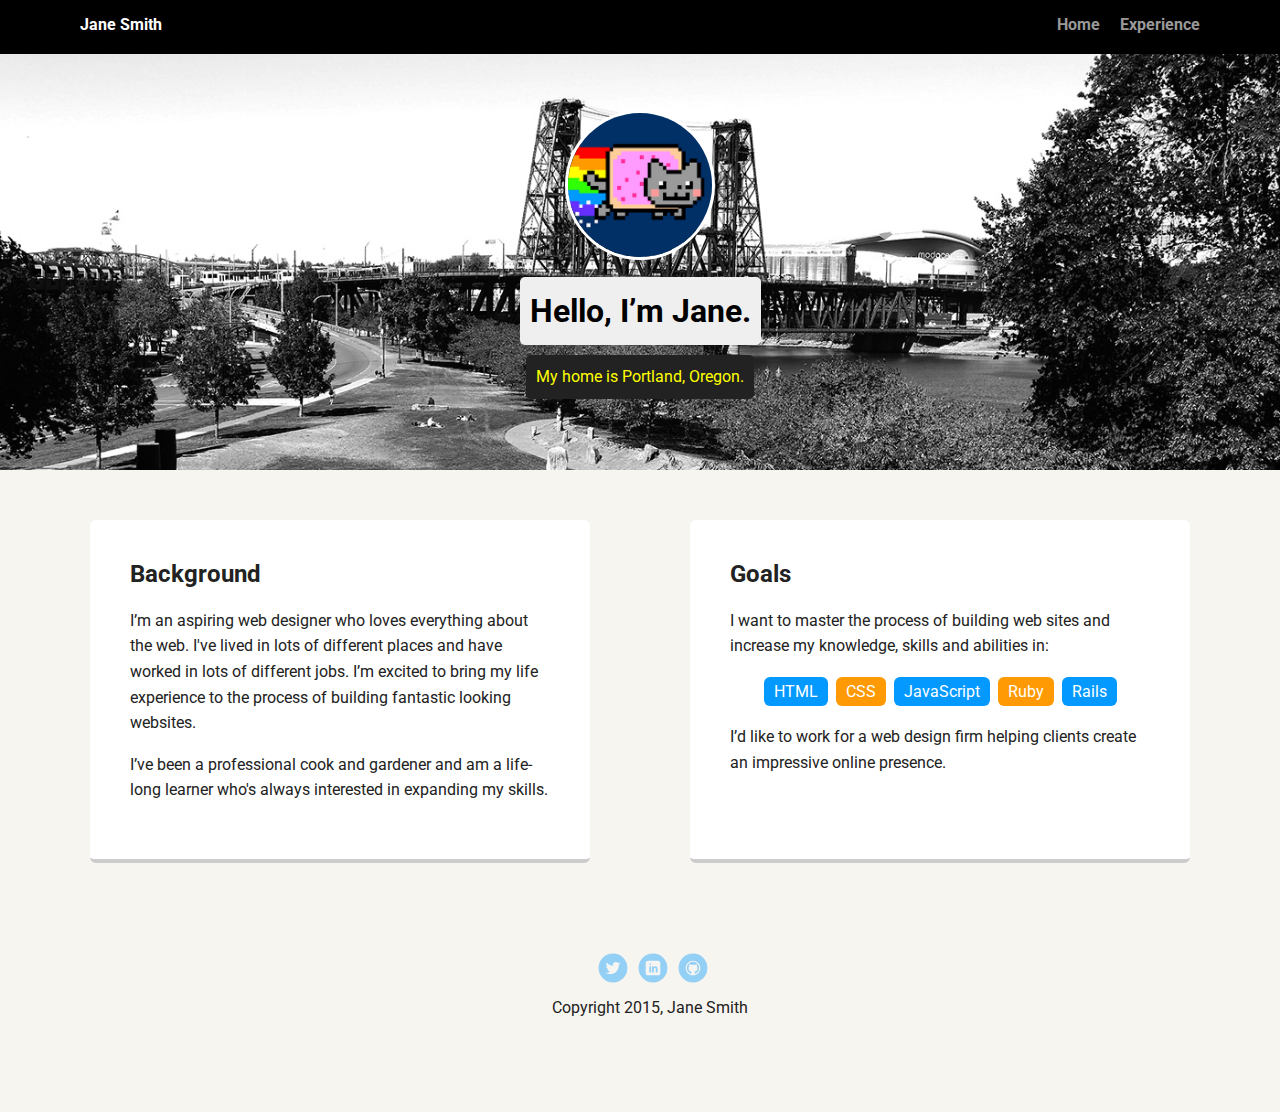
==== portfolio_update_v1/index.html @ bb175ece "Add initial project files" ====
<!doctype html>
<html lang="en">
<head>
  <meta charset="utf-8">
  <title>Jane Smith's Profile</title>
  <meta name="viewport" content="width=device-width, initial-scale=1.0">
  <link rel="stylesheet" href="styles.css">
  <link href="https://fonts.googleapis.com/css?family=Muli%7CRoboto:400,300,500,700,900" rel="stylesheet"></head>
  <body>

    <div class="main-nav">
        <ul class="nav">
          <li class="name">Jane Smith</li>
          <li><a href="#">Home</a></li>
          <li><a href="#">Experience</a></li>
        </ul>
    </div>

    <header>
      <img src="images/me.png" alt="Drawing of Jane Smith" class="profile-image">
      <h1 class="tag name">Hello, I’m Jane.</h1>
      <p class="tag location">My home is Portland, Oregon.</p>
    </header>

    <main class="flex">
      <div class="card">
        <h2>Background</h2>
        <p>I’m an aspiring web designer who loves everything about the web. I've lived in lots of different places and have worked in lots of different jobs. I’m excited to bring my life experience to the process of building fantastic looking websites.</p>
        <p>I’ve been a professional cook and gardener and am a life-long learner who's always interested in expanding my skills.</p>
      </div> 

      <div class="card">
        <h2>Goals</h2>
        <p>I want to master the process of building web sites and increase my knowledge, skills and abilities in:</p>
        <ul class="skills">
          <li>HTML</li>
          <li>CSS</li>
          <li>JavaScript</li>
          <li>Ruby</li>
          <li>Rails</li>
        </ul>
        <p>I’d like to work for a web design firm helping clients create an impressive online presence.</p>
      </div> 

    </main>
    <footer>
      <ul>
        <li><a href="#" class="social twitter">Twitter</a></li>
        <li><a href="#" class="social linkedin">LinkedIn</a></li>
        <li><a href="#" class="social github">Github</a></li>
      </ul>
      <p class="copyright">Copyright 2015, Jane Smith</p>
    </footer>
  </body>
  </html>
---- portfolio_update_v1/styles.css ----
/* Global Layout Set-up */
* { 
  box-sizing: border-box;
}
  
body {
  margin: 0;
  padding: 0;
  text-align: center;
  font-family: 'Roboto', sans-serif;
  color: #222;
  background: #f7f5f0;
}
/* Link Styles */

a {
  text-decoration: none;
  color: #999;
}
a:hover {
  color: #6633ff;
}

/* Section Styles */

.main-nav {
  width: 100%;
  background: black;
  min-height: 30px;
  padding: 10px;
  position: fixed;
  text-align: center;
}
.nav {
  display: flex;
  justify-content: space-around;
  font-weight: 700;
  list-style-type: none;
  margin: 0 auto;
  padding: 0;
}

.nav .name {
    display: block;
    margin-right: auto;
    color: white;
}
.nav li {
  padding: 5px 10px 10px 10px;
}
.nav a {
  transition: all .5s;
}
.nav a:hover {
  color: white
}

header {
  text-align: center;
  background: url('images/portland.jpg') no-repeat top center ;
  background-size: cover;
  overflow: hidden;
  padding-top: 60px;
}
header {
  line-height: 1.5;
}
header .profile-image {
  margin-top: 50px;
  width: 150px;
  height: 150px;
  border-radius: 50%;
  border: 3px solid white;
  transition: all .5s;
}
header .profile-image:hover {
  transform: scale(1.2) rotate(5deg);
}
.tag {
  background-color: #efefef;
  color: black;
  padding: 10px;
  border-radius: 5px;
  display: table;
  margin: 10px auto;
} 
.location {
  background-color: #222;
  color: yellow;
}
.card {
  margin: 30px;
  padding: 20px 40px 40px;
  max-width: 500px;
  text-align: left;
  background: #fff;
  border-bottom: 4px solid #ccc;
  border-radius: 6px;
  transition: all .5s;
}
.card:hover {
  border-color: #ff99ff;
}

ul.skills {
  padding: 0;
  text-align: center;
}

.skills li {
  border-radius: 6px;
  display: inline-block;
  background: #ff9904;
  color: white;
  padding: 5px 10px;
  margin: 2px;
}

.skills li:nth-child(odd) {
  background: #0399ff;
}

footer {
  width: 100%;
  min-height: 30px;
  padding: 20px 0 40px 20px;
}

footer .copyright {
  top: -8px;
  font-size: .75em;
}

footer ul {
  list-style-type: none;
  margin: 0;
  padding: 0;
}

footer ul li {
  display: inline-block;
}

a.social {
  display: inline-block;
  text-indent: -9999px;
  margin-left: 5px;
  width: 30px;
  height: 30px;
  background-size: 30px 30px;
  opacity: .4;
  transition: all .5s;
}
a.twitter {
  background-image: url(images/twitter.svg);
}
a.linkedin {
  background-image: url(images/linkedin.svg);
}
a.github {
  background-image: url(images/github.svg);
}
a.social:hover {
  opacity: 1;
}
.clearfix {
  clear: both;
}

/* Styles for larger screens */
@media screen and (min-width: 720px) {
  
  .flex {
      display: -ms-flexbox;      /* TWEENER - IE 10 */
      display: flex; 
      max-width: 1200px;
      -ms-flex-pack: distribute;
      justify-content: space-around;
      margin: 0 auto;
  }

  header {
    min-height: 470px;
  }

  .nav {
    max-width: 1200px;
    padding: 0 30px;
  }


  main {
    padding-top: 20px;
  }

  main p {
    line-height: 1.6em;
  }

  footer {
    font-size: 1.3em;
    max-width: 1200px;
    margin: 40px auto;
  }

}
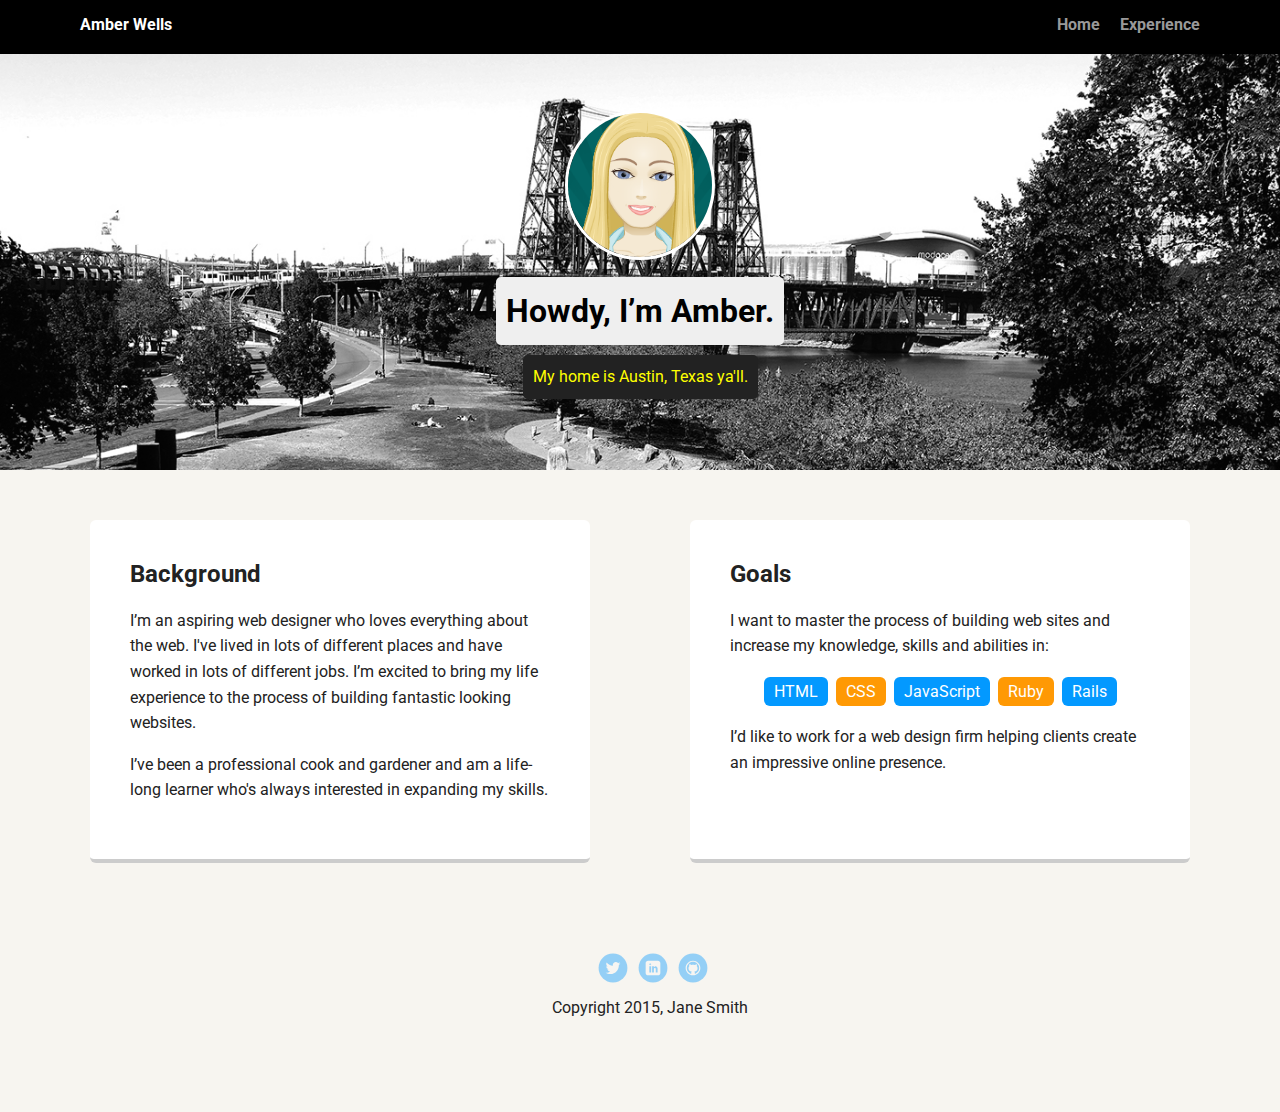
==== commit ec6225fb: "Edit name, location and avatar" ====
--- a/portfolio_update_v1/index.html
+++ b/portfolio_update_v1/index.html
@@ -2,7 +2,7 @@
 <html lang="en">
 <head>
   <meta charset="utf-8">
-  <title>Jane Smith's Profile</title>
+  <title>Amber Wells's Profile</title>
   <meta name="viewport" content="width=device-width, initial-scale=1.0">
   <link rel="stylesheet" href="styles.css">
   <link href="https://fonts.googleapis.com/css?family=Muli%7CRoboto:400,300,500,700,900" rel="stylesheet"></head>
@@ -10,16 +10,16 @@
 
     <div class="main-nav">
         <ul class="nav">
-          <li class="name">Jane Smith</li>
+          <li class="name">Amber Wells</li>
           <li><a href="#">Home</a></li>
           <li><a href="#">Experience</a></li>
         </ul>
     </div>
 
     <header>
-      <img src="images/me.png" alt="Drawing of Jane Smith" class="profile-image">
-      <h1 class="tag name">Hello, I’m Jane.</h1>
-      <p class="tag location">My home is Portland, Oregon.</p>
+      <img src="images/avatarme.png" alt="Cartoon of Amber Wells" class="profile-image">
+      <h1 class="tag name">Howdy, I’m Amber.</h1>
+      <p class="tag location">My home is Austin, Texas ya'll.</p>
     </header>
 
     <main class="flex">
@@ -27,7 +27,7 @@
         <h2>Background</h2>
         <p>I’m an aspiring web designer who loves everything about the web. I've lived in lots of different places and have worked in lots of different jobs. I’m excited to bring my life experience to the process of building fantastic looking websites.</p>
         <p>I’ve been a professional cook and gardener and am a life-long learner who's always interested in expanding my skills.</p>
-      </div> 
+      </div>
 
       <div class="card">
         <h2>Goals</h2>
@@ -40,7 +40,7 @@
           <li>Rails</li>
         </ul>
         <p>I’d like to work for a web design firm helping clients create an impressive online presence.</p>
-      </div> 
+      </div>
 
     </main>
     <footer>
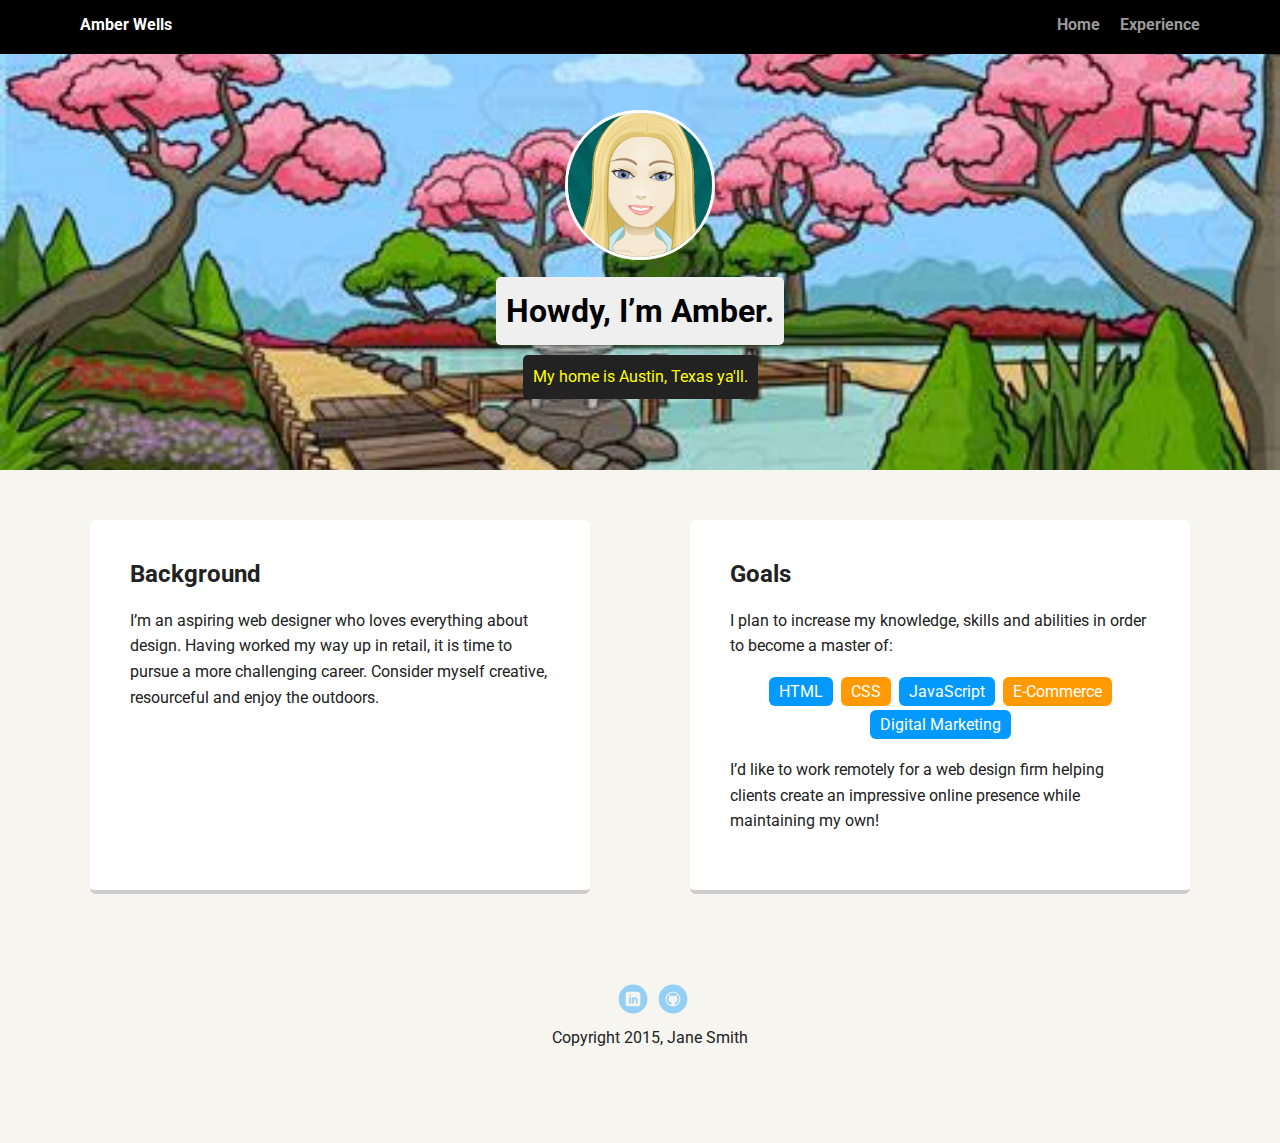
==== commit 4be8e3b7: "Add background info, goals and social links" ====
--- a/portfolio_update_v1/index.html
+++ b/portfolio_update_v1/index.html
@@ -25,29 +25,27 @@
     <main class="flex">
       <div class="card">
         <h2>Background</h2>
-        <p>I’m an aspiring web designer who loves everything about the web. I've lived in lots of different places and have worked in lots of different jobs. I’m excited to bring my life experience to the process of building fantastic looking websites.</p>
-        <p>I’ve been a professional cook and gardener and am a life-long learner who's always interested in expanding my skills.</p>
+        <p>I’m an aspiring web designer who loves everything about design. Having worked my way up in retail, it is time to pursue a more challenging career. Consider myself creative, resourceful and enjoy the outdoors.</p>
       </div>
 
       <div class="card">
         <h2>Goals</h2>
-        <p>I want to master the process of building web sites and increase my knowledge, skills and abilities in:</p>
+        <p>I plan to increase my knowledge, skills and abilities in order to become a master of:</p>
         <ul class="skills">
           <li>HTML</li>
           <li>CSS</li>
           <li>JavaScript</li>
-          <li>Ruby</li>
-          <li>Rails</li>
+          <li>E-Commerce</li>
+          <li>Digital Marketing</li>
         </ul>
-        <p>I’d like to work for a web design firm helping clients create an impressive online presence.</p>
+        <p>I’d like to work remotely for a web design firm helping clients create an impressive online presence while maintaining my own!</p>
       </div>
 
     </main>
     <footer>
       <ul>
-        <li><a href="#" class="social twitter">Twitter</a></li>
-        <li><a href="#" class="social linkedin">LinkedIn</a></li>
-        <li><a href="#" class="social github">Github</a></li>
+        <li><a href="https://www.linkedin.com/in/amber-wells-4bb76464/" class="social linkedin">LinkedIn</a></li>
+        <li><a href="https://github.com/Amber189" class="social github">Github</a></li>
       </ul>
       <p class="copyright">Copyright 2015, Jane Smith</p>
     </footer>
--- a/portfolio_update_v1/styles.css
+++ b/portfolio_update_v1/styles.css
@@ -1,8 +1,8 @@
 /* Global Layout Set-up */
-* { 
+* {
   box-sizing: border-box;
 }
-  
+
 body {
   margin: 0;
   padding: 0;
@@ -57,7 +57,7 @@
 
 header {
   text-align: center;
-  background: url('images/portland.jpg') no-repeat top center ;
+  background: url('images/japanesegarden.jpg') no-repeat top center ;
   background-size: cover;
   overflow: hidden;
   padding-top: 60px;
@@ -83,7 +83,7 @@
   border-radius: 5px;
   display: table;
   margin: 10px auto;
-} 
+}
 .location {
   background-color: #222;
   color: yellow;
@@ -169,10 +169,10 @@
 
 /* Styles for larger screens */
 @media screen and (min-width: 720px) {
-  
+
   .flex {
       display: -ms-flexbox;      /* TWEENER - IE 10 */
-      display: flex; 
+      display: flex;
       max-width: 1200px;
       -ms-flex-pack: distribute;
       justify-content: space-around;
@@ -204,4 +204,3 @@
   }
 
 }
-
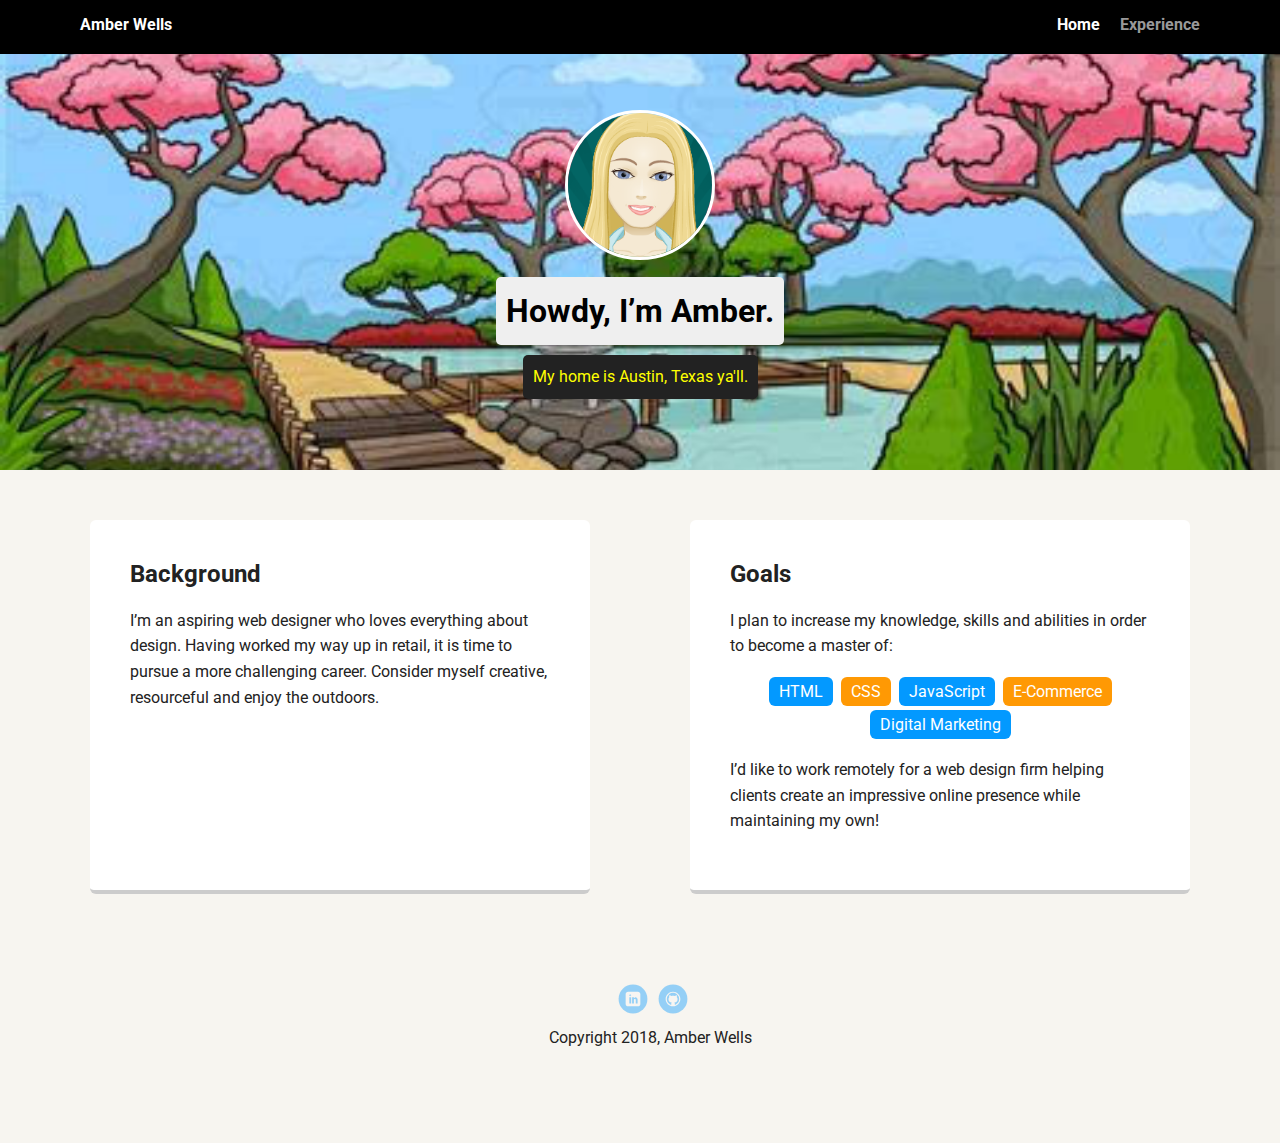
==== commit 0fdf95dc: "Add Education and Experience" ====
--- a/portfolio_update_v1/index.html
+++ b/portfolio_update_v1/index.html
@@ -11,8 +11,8 @@
     <div class="main-nav">
         <ul class="nav">
           <li class="name">Amber Wells</li>
-          <li><a href="#">Home</a></li>
-          <li><a href="#">Experience</a></li>
+          <li><a href="index.html" class="selected">Home</a></li>
+          <li><a href="experience.html">Experience</a></li>
         </ul>
     </div>
 
@@ -47,7 +47,7 @@
         <li><a href="https://www.linkedin.com/in/amber-wells-4bb76464/" class="social linkedin">LinkedIn</a></li>
         <li><a href="https://github.com/Amber189" class="social github">Github</a></li>
       </ul>
-      <p class="copyright">Copyright 2015, Jane Smith</p>
+      <p class="copyright">Copyright 2018, Amber Wells</p>
     </footer>
   </body>
   </html>
--- a/portfolio_update_v1/styles.css
+++ b/portfolio_update_v1/styles.css
@@ -72,6 +72,11 @@
   border-radius: 50%;
   border: 3px solid white;
   transition: all .5s;
+}
+
+.selected {
+  font-weight: bold;
+  color: white;
 }
 header .profile-image:hover {
   transform: scale(1.2) rotate(5deg);
